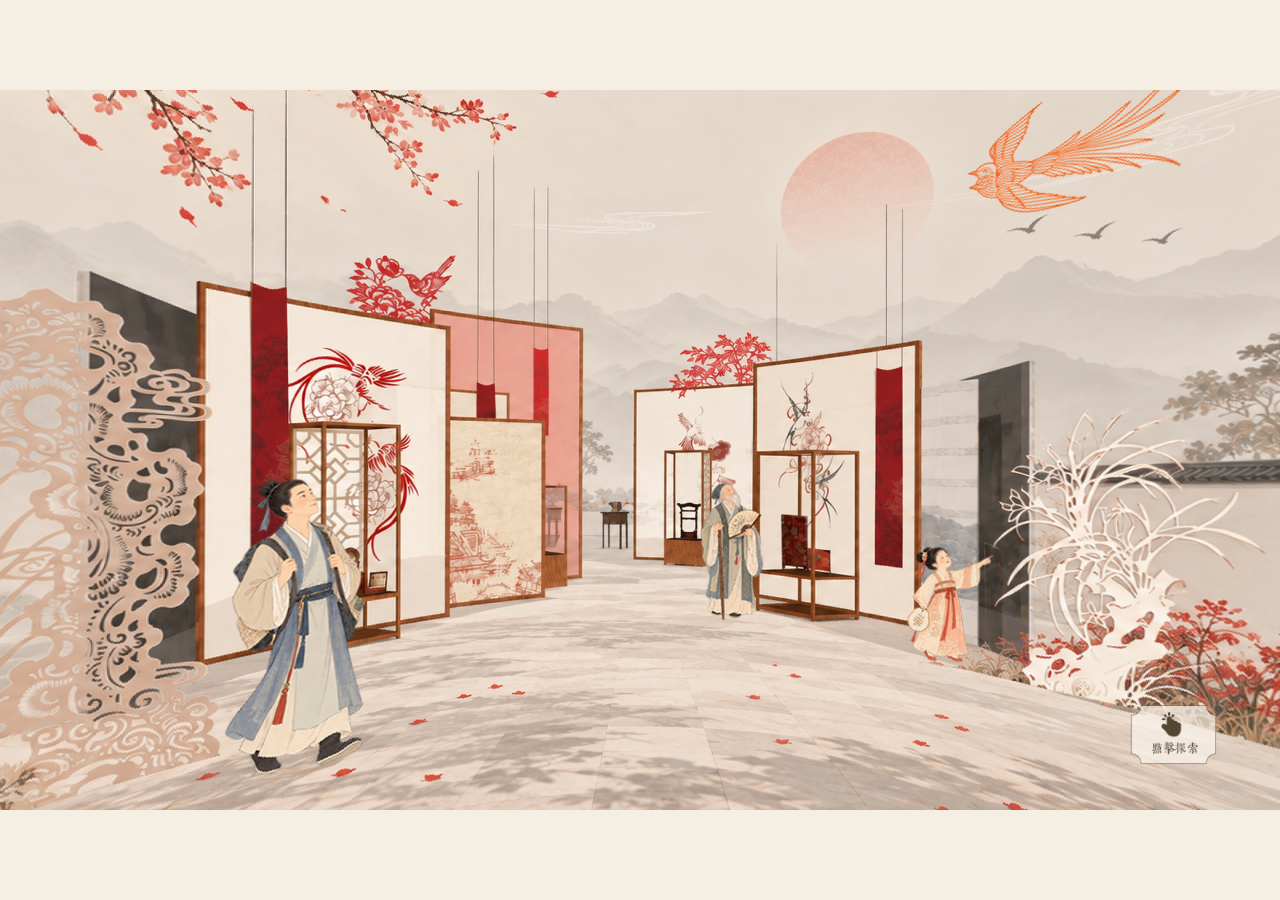
==== index.html @ 4a3300d7 "feat(pages): 发布十里红妆互动展 - 上传三页展陈及其样式、交互脚本和图片资源，作为 GitHub Pages 的发布内容。" ====
<!doctype html>
<html lang="zh-CN">
<head>
  <meta charset="utf-8">
  <meta name="viewport" content="width=device-width, initial-scale=1">
  <title>十里红妆 · 一物一愿</title>
  <link rel="icon" href="assets/images/scroll.png" type="image/png">
  <link rel="stylesheet" href="css/style.css">
  <script type="module" src="js/main.js"></script>
</head>
<body>
  <main class="exhibit" data-mode="cover" aria-label="十里红妆">
    <section class="scene" aria-label="庭院场景">
      <button class="plaque scene__entry" type="button" id="enter-exhibit">
        <img src="assets/images/ppt-explore.png" alt="点击探索">
      </button>

      <header class="scene__heading exploration-only">
        <h1>
          <img src="assets/images/page-1/ppt-heading.png" alt="一物一愿，识物 · 寻意 · 寄情 · 载愿">
        </h1>
      </header>

      <div class="scene__world">
        <img class="scene__background" src="assets/images/page-1/courtyard.jpeg" width="1671" height="941"
             alt="梅花掩映的庭院里，人物沿着屏风与红妆器物布置的展道参观。" draggable="false">
        <canvas class="scene__panorama" aria-hidden="true" hidden></canvas>

        <div class="artifact artifact--chest exploration-only">
          <button class="hotspot" type="button" aria-label="红板箱" aria-expanded="false"
                  aria-controls="chest-wish"></button>
          <div class="wish" id="chest-wish" hidden>
            <div>
              <h2>红板箱<span>｜安藏</span></h2>
              <p>珍藏家物，愿岁岁皆安稳</p>
            </div>
            <button class="wish__open" type="button" aria-label="查看红板箱图鉴" aria-haspopup="dialog"
                    data-title="红板箱图鉴" data-image="assets/images/page-1/red-chest.png">
              <img src="assets/images/scroll.png" alt="">
            </button>
          </div>
        </div>

        <div class="artifact artifact--case exploration-only">
          <button class="hotspot" type="button" aria-label="妆奁" aria-expanded="false"
                  aria-controls="case-wish"></button>
          <div class="wish" id="case-wish" hidden>
            <div>
              <h2>妆奁<span>｜美好</span></h2>
              <p>妆点朝夕，愿日日皆欢喜</p>
            </div>
            <button class="wish__open" type="button" aria-label="查看妆奁图鉴" aria-haspopup="dialog"
                    data-title="妆奁图鉴" data-image="assets/images/page-1/dressing-case.jpeg">
              <img src="assets/images/scroll.png" alt="">
            </button>
          </div>
        </div>
      </div>
    </section>

    <nav class="scene-nav exploration-only" aria-label="参观导航">
      <button class="plaque" type="button" id="return-home">
        <img src="assets/images/ppt-home.png" alt="首页">
      </button>
      <button class="plaque" type="button" id="reset-exploration">
        <img src="assets/images/ppt-explore.png" alt="点击探索">
      </button>
      <a class="plaque" href="page2.html">
        <img src="assets/images/ppt-continue.png" alt="继续参观">
      </a>
      <button class="plaque" type="button" id="toggle-help" aria-controls="help-panel" aria-expanded="true">
        <img src="assets/images/ppt-help-button.png" alt="帮助说明">
      </button>
    </nav>

    <aside class="help-panel exploration-only" id="help-panel" aria-label="交互提示">
      <img src="assets/images/ppt-help-panel.png" alt="">
      <ul class="help-panel__copy" role="list">
        <li>扫描器物，品读寓意</li>
        <li>旋转细看，探寻匠心</li>
        <li>轻触器物，唤醒一愿</li>
      </ul>
    </aside>
  </main>

  <dialog class="atlas" aria-labelledby="atlas-title" id="atlas">
    <header class="atlas__bar">
      <h2 id="atlas-title"></h2>
      <button class="atlas__close" type="button" id="close-atlas" aria-label="关闭图鉴" autofocus>
        <img src="assets/images/close.png" alt="">
      </button>
    </header>
    <div class="atlas__view" id="atlas-view" role="region" aria-label="图鉴画面" tabindex="0">
      <img id="atlas-image" alt="">
    </div>
  </dialog>
</body>
</html>
---- css/style.css ----
:root {
  color-scheme: light;
  --paper: #f5eee3;
  --panel: #fff9ef;
  --ink: #524831;
  --accent: #8e382d;
  --line: #b9a78d;
  --focus: #8e382d;
  --fade: 240ms;
  font-family: "Noto Serif CJK SC", "Songti SC", "STSong", SimSun, serif;
  color: var(--ink);
  background: var(--paper);
}

*, *::before, *::after {
  box-sizing: border-box;
}

[hidden] {
  display: none !important;
}

body {
  display: grid;
  min-height: 100svh;
  margin: 0;
  place-items: center;
}

button {
  color: inherit;
  font: inherit;
  cursor: pointer;
}

button:focus-visible,
a:focus-visible,
[tabindex]:focus-visible {
  outline: 2px solid var(--focus);
  outline-offset: 3px;
}

.exhibit {
  position: relative;
  width: min(100%, calc(100svh * 16 / 9));
}

.exhibit[data-mode="cover"] .exploration-only,
.exhibit[data-mode="explore"] .scene__entry {
  display: none;
}

.scene {
  position: relative;
  overflow: clip;
  aspect-ratio: 16 / 9;
  container-type: inline-size;
}

.scene__world {
  position: absolute;
  inset: 0;
}

.scene__background {
  display: block;
  width: 100%;
  height: 100%;
  object-fit: contain;
  cursor: grab;
  user-select: none;
  touch-action: pan-y pinch-zoom;
}

.scene__panorama {
  position: absolute;
  inset: 0;
  width: 100%;
  height: 100%;
  pointer-events: none;
}

.scene.is-dragging,
.scene.is-dragging .scene__background {
  cursor: grabbing;
}

.plaque {
  display: grid;
  place-items: center;
  min-width: 44px;
  min-height: 44px;
  padding: 0;
  border: 0;
  background: transparent;
}

.plaque:is(a, :enabled):hover img {
  filter: drop-shadow(0 1px 2px rgb(61 49 34 / 35%));
}

.plaque:disabled {
  opacity: .65;
  cursor: default;
}

.plaque img,
.scene__heading img,
.help-panel img {
  display: block;
  width: 100%;
  height: auto;
}

.scene__entry {
  position: absolute;
  z-index: 1;
  right: 4.9%;
  bottom: 6.3%;
  width: max(6.9%, 5.5rem);
}

.scene__heading {
  position: absolute;
  z-index: 1;
  top: 3.2%;
  right: 3%;
  width: 26.6%;
}

.scene__heading h1 {
  margin: 0;
}

.scene-nav {
  position: absolute;
  right: 4.8%;
  bottom: 6.2%;
  display: grid;
  width: 30.9%;
  grid-template-columns: repeat(4, minmax(0, 1fr));
  column-gap: 4.1%;
}

.help-panel {
  position: absolute;
  top: 0;
  left: 0;
  width: 14.6%;
  container-type: inline-size;
}

.help-panel__copy {
  position: absolute;
  inset: 25.9% 28.6% auto 0;
  display: flex;
  flex-direction: row-reverse;
  justify-content: space-around;
  margin: 0;
  padding: 0;
  list-style: none;
  font-family: "FangSong", "STFangsong", "Songti SC", SimSun, serif;
  font-size: 9.8cqw;
  line-height: 1;
}

.help-panel__copy li {
  writing-mode: vertical-rl;
  white-space: nowrap;
}

.artifact {
  position: absolute;
  top: var(--panorama-y, var(--hotspot-y));
  left: var(--panorama-x, var(--hotspot-x));
  transform: translate(-50%, -50%);
}

.artifact.is-offscreen {
  visibility: hidden;
}

.artifact--chest {
  --hotspot-x: 65%;
  --hotspot-y: 63%;
  --hotspot-size: clamp(44px, 5vw, 76px);
}

.artifact--case {
  --hotspot-x: 33%;
  --hotspot-y: 67%;
}

.artifact:has(.hotspot[aria-expanded="true"]) {
  z-index: 1;
}

.hotspot {
  position: relative;
  display: block;
  width: var(--hotspot-size, 44px);
  height: var(--hotspot-size, 44px);
  padding: 0;
  border: 0;
  background: transparent;
}

.hotspot::before {
  position: absolute;
  top: 7px;
  right: 4px;
  width: 15px;
  height: 15px;
  border: 1px solid rgb(82 72 49 / 55%);
  border-radius: 50%;
  background: #fff;
  box-shadow: 0 0 0 3px rgb(255 255 255 / 32%);
  animation: hotspot-float 1.6s ease-in-out infinite;
  pointer-events: none;
  content: "";
}

@keyframes hotspot-float {
  50% {
    transform: translateY(-4px);
    opacity: .5;
  }
}

.hotspot::after,
.catalog-card::after {
  position: absolute;
  visibility: hidden;
  width: 38px;
  height: 38px;
  background: url("../assets/images/catalog-hand.png") center / contain no-repeat;
  pointer-events: none;
  content: "";
}

.hotspot::after {
  right: -13px;
  bottom: -8px;
}

.hotspot:focus-visible::after,
.catalog-card:focus-visible::after {
  visibility: visible;
}

@media (hover: hover) {
  .hotspot:hover::after,
  .catalog-card:hover::after {
    visibility: visible;
  }
}

.wish__open {
  display: grid;
  width: 44px;
  height: 44px;
  padding: 0;
  place-items: center;
  border: 1px solid var(--ink);
  border-radius: 50%;
  background: var(--ink);
  box-shadow: 0 2px 8px rgb(82 72 49 / 22%);
  transition: background-color var(--fade), border-color var(--fade);
}

.wish__open:hover {
  border-color: var(--accent);
  background: var(--accent);
}

.wish__open img {
  width: 24px;
  height: 24px;
  object-fit: contain;
}

.wish {
  position: absolute;
  bottom: calc(100% + .5rem);
  left: 50%;
  display: flex;
  align-items: center;
  gap: .6rem;
  width: max-content;
  padding: .55rem .6rem .55rem .8rem;
  transform: translateX(clamp(
    calc(8px - var(--panorama-x, 50cqw)),
    -50%,
    calc(100cqw - var(--panorama-x, 50cqw) - 100% - 8px)
  ));
  border: 1px solid var(--line);
  border-radius: 8px 2px;
  background: var(--panel);
  box-shadow: 0 4px 16px rgb(82 72 49 / 18%);
  animation: fade-in var(--fade) ease-out;
}

.wish h2 {
  margin: 0 0 .3rem;
  font-size: 1rem;
}

.wish h2 span {
  color: var(--accent);
  font-weight: 400;
}

.wish p {
  margin: 0;
  font-size: .82rem;
}

body:has(.atlas[open]) {
  overflow: hidden;
}

.atlas {
  width: min(calc(100% - 1.5rem), 54rem);
  max-width: none;
  max-height: calc(100dvh - 1.5rem);
  padding: 0;
  border: 1px solid var(--line);
  border-radius: 10px 3px;
  background: var(--panel);
  color: var(--ink);
  box-shadow: 0 10px 45px rgb(45 35 24 / 32%);
}

.atlas[open] {
  animation: fade-in var(--fade) ease-out;
}

.atlas::backdrop {
  background: rgb(61 49 34 / 62%);
}

.atlas__bar {
  display: flex;
  flex-wrap: wrap;
  align-items: center;
  justify-content: space-between;
  gap: .25rem .75rem;
  min-height: 3.25rem;
  padding: .25rem .55rem .25rem .9rem;
  border-bottom: 1px solid var(--line);
}

.atlas__bar h2 {
  margin: 0;
  color: var(--accent);
  font-size: 1rem;
}

.atlas__close {
  display: grid;
  width: 44px;
  min-height: 44px;
  padding: 0;
  border: 0;
  border-radius: 3px;
  background: transparent;
  place-items: center;
}

.atlas__close:hover {
  background: #eee2d2;
}

.atlas__close img {
  width: 20px;
  height: 20px;
}

.atlas__view {
  overflow: auto;
  max-height: min(72dvh, 44rem);
  background: #ede0cc;
}

.atlas__view:focus-visible {
  outline-offset: -3px;
}

.atlas__view img {
  display: block;
  width: auto;
  height: auto;
  max-width: 100%;
  max-height: min(72dvh, 44rem);
  margin-inline: auto;
}

@keyframes fade-in {
  from { opacity: 0; }
}

@media (max-width: 820px) {
  body {
    place-items: start center;
  }

  .exhibit {
    width: 100%;
    margin-block: clamp(1rem, 12svh, 5rem) 1rem;
  }

  .scene-nav {
    position: static;
    grid-template-columns: repeat(4, minmax(0, 5.75rem));
    justify-content: center;
    gap: .6rem;
    width: auto;
    padding: .75rem .75rem 0;
  }

  .help-panel {
    position: relative;
    inset: auto;
    width: 10rem;
    max-width: calc(100% - 1.5rem);
    margin: .75rem auto 0;
  }
}

@media (max-width: 480px) {
  .scene__entry {
    right: 50%;
    bottom: .65rem;
    transform: translateX(50%);
  }

  .scene__heading {
    width: 58%;
  }
}

@media (prefers-reduced-motion: reduce) {
  :root {
    --fade: 0ms;
  }

  .hotspot::before {
    animation: none;
  }
}

.catalog__scene {
  position: relative;
  container-type: inline-size;
}

.catalog__background {
  display: block;
  width: 100%;
  height: auto;
  aspect-ratio: 16 / 9;
}

.catalog .scene__heading {
  top: 2.52%;
  right: 1.52%;
}

.catalog__categories {
  margin: 0;
  padding: 0;
  list-style: none;
}

.catalog__categories > li {
  position: absolute;
  top: var(--category-y);
  left: var(--category-x);
  width: 6.81%;
  height: 27.29%;
}

@media (prefers-reduced-motion: no-preference) {
  .catalog__categories > li {
    animation: catalog-card-enter 720ms ease-out var(--category-delay, 0ms) backwards;
  }

  .catalog__categories > :nth-child(2) { --category-delay: 220ms; }
  .catalog__categories > :nth-child(3) { --category-delay: 440ms; }
  .catalog__categories > :nth-child(4) { --category-delay: 660ms; }
  .catalog__categories > :nth-child(5) { --category-delay: 880ms; }
}

@keyframes catalog-card-enter {
  from {
    visibility: hidden;
    opacity: 0;
    transform: scale(.65);
  }

  to {
    visibility: visible;
    opacity: 1;
    transform: none;
  }
}

.catalog-card {
  position: relative;
  display: block;
  width: 100%;
  height: 100%;
  min-width: 44px;
  min-height: 44px;
  padding: 0;
  border: 0;
  background: transparent;
  color: var(--ink);
  text-align: start;
  cursor: pointer;
}

.catalog-card::before {
  position: absolute;
  inset: 0 0 auto;
  height: 10.9%;
  border: 1px solid var(--line);
  background:
    radial-gradient(circle at 10% 50%, transparent 1px, var(--ink) 1.5px, transparent 2.2px),
    linear-gradient(225deg, #837260 0 7%, rgb(255 253 247 / 90%) 7%);
  clip-path: polygon(0 0, 88% 0, 100% 50%, 100% 100%, 0 100%);
  content: "";
}

.catalog-card__name,
.catalog-card__items {
  position: absolute;
  top: 10.9%;
  display: block;
  margin: 0;
  writing-mode: vertical-rl;
}

.catalog-card__name {
  right: 0;
  display: grid;
  place-items: center;
  width: 31.4%;
  height: 43.5%;
  border: 1px solid #837260;
  background: var(--ink);
  color: var(--panel);
  font-size: max(11px, 1.23cqw);
  font-weight: 400;
  line-height: 1;
}

.catalog-card__items {
  left: 0;
  width: 68.6%;
  height: 89.1%;
  padding: .45cqw .26cqw;
  border: 1px solid var(--line);
  background: rgb(255 253 247 / 90%);
  font-family: "FangSong", "STFangsong", "Songti SC", SimSun, serif;
  font-size: max(9px, 1.03cqw);
  line-height: 1.2;
}

.catalog-card::after {
  z-index: 1;
  right: -.45rem;
  bottom: .35rem;
}

.catalog .scene-nav {
  right: auto;
  bottom: 6.45%;
  left: 5.33%;
}

.procession .catalog-card {
  cursor: default;
}

.procession .catalog-card::after {
  content: none;
}

.procession__bridge {
  position: absolute;
  z-index: 1;
  /* 以 16:9 底图为基准，说明牌移到画面下方时也能对准桥。 */
  top: 33.75cqw;
  left: 62.9%;
  width: clamp(44px, 4.1cqw, 64px);
  height: auto;
  padding: 0;
  border: 0;
  border-radius: 6px;
  background: transparent;
  translate: -50% -50%;
}

.procession__bridge img {
  display: block;
  width: 100%;
  height: auto;
  filter: drop-shadow(0 2px 4px rgb(61 49 34 / 65%));
}

.procession__bridge:is(:hover, :focus-visible) img {
  filter: drop-shadow(0 2px 6px var(--accent));
}

@media (prefers-reduced-motion: no-preference) {
  .procession__bridge img {
    animation: bridge-hand-nudge 900ms ease-in-out 2;
  }
}

@keyframes bridge-hand-nudge {
  50% { transform: translateY(-5px); }
}

.journey-dialog {
  width: min(calc(100% - 1.5rem), max(67.4vw, 740px), 120svh);
  padding: 0 min(2.4vw, 2.25rem) min(2.4vw, 2.25rem);
  overflow: auto;
  overscroll-behavior: contain;
  border-color: var(--ink);
  border-radius: 0;
  background: rgb(255 253 247 / 85%);
  clip-path: polygon(20px 0, 100% 0, 100% 100%, 0 100%, 0 20px);
}

.journey-dialog::backdrop {
  background: rgb(104 95 74 / 40%);
}

.journey__close {
  position: sticky;
  z-index: 2;
  top: 0;
  margin-left: auto;
  background: var(--panel);
}

.journey__step {
  position: relative;
  container-type: inline-size;
  border: 1px solid var(--line);
  background: #f8efe2;
}

.journey__heading,
.journey__selection-heading p {
  position: absolute;
  width: 1px;
  height: 1px;
  margin: 0;
  overflow: hidden;
  clip-path: inset(50%);
  white-space: nowrap;
}

.journey__art,
.journey__route img,
.journey__action img {
  display: block;
  width: 100%;
  height: auto;
}

.journey__routes {
  position: absolute;
  inset: 40.78% 12.32% 7.09% 12.16%;
  display: grid;
  grid-template-columns: repeat(3, minmax(0, 1fr));
  gap: 4.7%;
}

.journey__route,
.journey__action {
  display: grid;
  min-width: 0;
  min-height: 44px;
  padding: 0;
  border: 0;
  border-radius: 6px;
  background: transparent;
  place-items: center;
}

.journey__route img {
  display: none;
}

.journey__route:is(:hover, :focus-visible) {
  box-shadow: inset 0 0 0 2px var(--accent);
}

.journey__route:active {
  background: rgb(142 56 45 / 12%);
}

.journey__selection {
  aspect-ratio: 1859 / 846;
  background: url("../assets/images/page-3/selection.webp") center / 100% 100% no-repeat;
}

.journey__groups {
  position: absolute;
  inset: 25% 10.9% 14.4%;
  display: grid;
  grid-template-rows: repeat(2, minmax(0, 1fr));
  gap: 1.3cqw;
}

.journey__group {
  display: grid;
  grid-template-rows: auto minmax(0, 1fr) 1em;
  gap: .35cqw;
  min-width: 0;
  padding: .3cqw 1.3cqw;
  border: 1px solid #d4b79a;
  border-radius: 12px;
  background: #fcf3e6;
  font-size: clamp(11px, 1.25cqw, 18px);
}

.journey__group-heading {
  display: flex;
  align-items: center;
  justify-content: space-between;
  gap: .5em;
}

.journey__group-heading h3 {
  margin: 0;
  padding: .15em .8em;
  border-radius: 8px;
  background: var(--accent);
  color: #fff9ed;
  font-size: 1.1em;
}

.journey__count {
  flex: none;
  padding: .1em .6em;
  border: 1px solid #d4b79a;
  border-radius: 8px;
  color: var(--accent);
}

.journey__options {
  display: grid;
  grid-template-columns: repeat(8, minmax(0, 1fr));
  gap: .6cqw;
}

.journey__option {
  position: relative;
  display: grid;
  grid-template-rows: minmax(0, 1fr) auto;
  justify-items: center;
  min-width: 0;
  min-height: 44px;
  padding: .25em .2em .12em;
  border: 1px solid #d4b79a;
  border-radius: 7px;
  background: #fff8ed;
  color: #524831;
  line-height: 1.25;
}

.journey__option img {
  display: block;
  width: 100%;
  height: 100%;
  min-height: 0;
  object-fit: contain;
  mix-blend-mode: multiply;
}

.journey__option::after {
  position: absolute;
  top: .25em;
  right: .28em;
  display: grid;
  width: 1.2em;
  aspect-ratio: 1;
  border: 1px solid var(--accent);
  border-radius: 50%;
  background: #fff8ed;
  place-items: center;
  content: "";
}

.journey__option:hover,
.journey__option[aria-pressed="true"] {
  border-color: var(--accent);
  background: #fff0d7;
}

.journey__option[aria-pressed="true"]::after {
  background: var(--accent);
  color: white;
  content: "✓";
}

.journey__message {
  margin: 0;
  color: var(--accent);
  line-height: 1;
}

.journey__action {
  position: absolute;
  translate: -50% -50%;
}

.journey__join {
  top: 91.79%;
  left: 50%;
  width: 25.61%;
}

.journey__start {
  top: 83.22%;
  left: 50.54%;
  width: max(33.44%, min(12.4rem, 75%));
}

.journey__action:disabled {
  cursor: default;
  filter: grayscale(.8);
}

.journey__action:enabled:is(:hover, :focus-visible) {
  filter: brightness(1.08);
}

.journey__action:enabled:active {
  filter: brightness(.82);
}

@media (max-width: 820px), (max-height: 630px) {
  .journey-dialog {
    width: min(calc(100% - 1.5rem), 48rem);
    padding: 0 .65rem .65rem;
  }

  .journey__selection {
    aspect-ratio: auto;
    padding: .75rem;
    background: #f8efe2;
  }

  .journey__selection-heading {
    margin-bottom: .75rem;
    text-align: center;
  }

  .journey__selection-heading :is(h2, p) {
    position: static;
    width: auto;
    height: auto;
    clip-path: none;
    white-space: normal;
  }

  .journey__selection-heading h2 {
    color: var(--accent);
  }

  .journey__selection-heading p {
    margin-top: .25rem;
    font-size: .875rem;
  }

  .journey__groups {
    position: static;
    grid-template-rows: auto;
    gap: .65rem;
  }

  .journey__group {
    grid-template-rows: auto auto 1em;
    gap: .5rem;
    padding: .5rem;
    font-size: .875rem;
  }

  .journey__options {
    grid-template-columns: repeat(4, minmax(0, 1fr));
    gap: .36rem;
  }

  .journey__option {
    min-height: 4.75rem;
    grid-template-rows: minmax(0, 4rem) auto;
  }

  .journey__join {
    position: static;
    width: min(100%, 15rem);
    margin: .75rem auto 0;
    translate: none;
  }
}

@media (max-width: 520px) {
  .journey__departure .journey__art {
    aspect-ratio: 1859 / 345;
    object-fit: cover;
    object-position: top;
  }

  .journey__routes {
    position: static;
    gap: .25rem;
    padding: .25rem;
  }

  .journey__route img {
    display: block;
  }
}

@media (min-width: 821px) {
  .procession .catalog-card__items {
    font-size: 1cqw;
  }
}

.catalog-atlas {
  width: min(calc(100% - 1.5rem), 67.45vw, 120svh);
}

.catalog-atlas::backdrop {
  background: rgb(104 95 74 / 40%);
}

.catalog-atlas__artwork {
  position: relative;
}

.catalog-atlas__picture img {
  width: 100%;
  max-height: none;
}

.catalog-atlas__item {
  min-width: 44px;
  min-height: 44px;
  border-radius: 4px;
}

@media (width > 820px) {
  .catalog-atlas__item {
    position: absolute;
    left: 23.25%;
    width: 11.55%;
    padding: 0;
    border: 0;
    background: transparent;
  }

  .catalog-atlas__item--case {
    top: 27.35%;
    height: 28.5%;
  }

  .catalog-atlas__item--mirror {
    top: 57.4%;
    height: 31%;
  }

  .catalog-atlas__item:hover {
    box-shadow: inset 0 0 0 2px var(--accent);
  }

  .catalog-atlas__item span {
    position: absolute;
    width: 1px;
    height: 1px;
    overflow: hidden;
    clip-path: inset(50%);
    white-space: nowrap;
  }
}

@media (max-width: 820px) {
  .catalog[data-mode="explore"],
  .procession[data-mode="explore"] {
    margin-top: 1rem;
  }

  .catalog__scene .scene__heading {
    top: .65rem;
    right: .65rem;
    width: min(58%, 15rem);
  }

  .catalog__categories {
    display: grid;
    grid-template-columns: repeat(3, minmax(0, 1fr));
    gap: .5rem;
    padding: .65rem .65rem 0;
  }

  .procession .catalog__categories {
    grid-template-columns: repeat(2, minmax(0, 1fr));
  }

  .catalog__categories > li {
    position: static;
    width: auto;
    height: auto;
  }

  .catalog-card {
    display: flex;
    flex-direction: column;
    border: 1px solid var(--line);
    border-radius: 4px 2px;
    background: var(--panel);
  }

  .catalog-card::before {
    content: none;
  }

  .catalog-card::after {
    right: .2rem;
    bottom: .2rem;
  }

  .catalog-card__name,
  .catalog-card__items {
    position: static;
    width: auto;
    height: auto;
    border: 0;
    writing-mode: horizontal-tb;
  }

  .catalog-card__name {
    display: block;
    padding: .38rem .3rem;
    font-size: .875rem;
    text-align: center;
  }

  .catalog-card__items {
    padding: .38rem .35rem;
    background: transparent;
    font-size: .78rem;
    line-height: 1.4;
  }

  .catalog-atlas {
    width: min(calc(100% - 1.5rem), 38rem);
  }

  .catalog-atlas .atlas__view {
    container-type: inline-size;
  }

  .catalog-atlas__items {
    position: sticky;
    z-index: 1;
    top: 0;
    left: 0;
    display: flex;
    gap: .45rem;
    width: 100cqw;
    padding: .45rem .55rem;
    background: var(--panel);
  }

  .catalog-atlas__item {
    padding: 0 .9rem;
    border: 1px solid var(--line);
    background: var(--panel);
  }

  .catalog-atlas__item[aria-pressed="true"] {
    border-color: var(--accent);
    background: var(--accent);
    color: var(--panel);
  }

  .catalog-atlas__picture {
    overflow: hidden;
  }

  .catalog-atlas__picture img {
    /* 窄屏优先展示原稿右侧详情栏。 */
    width: 242%;
    max-width: none;
    margin-left: -142%;
  }
}

@media (max-width: 480px) {
  .procession .scene__entry {
    right: 4.9%;
    bottom: 6.3%;
    transform: none;
  }

  .procession .catalog__categories {
    grid-template-columns: minmax(0, 1fr);
  }
}
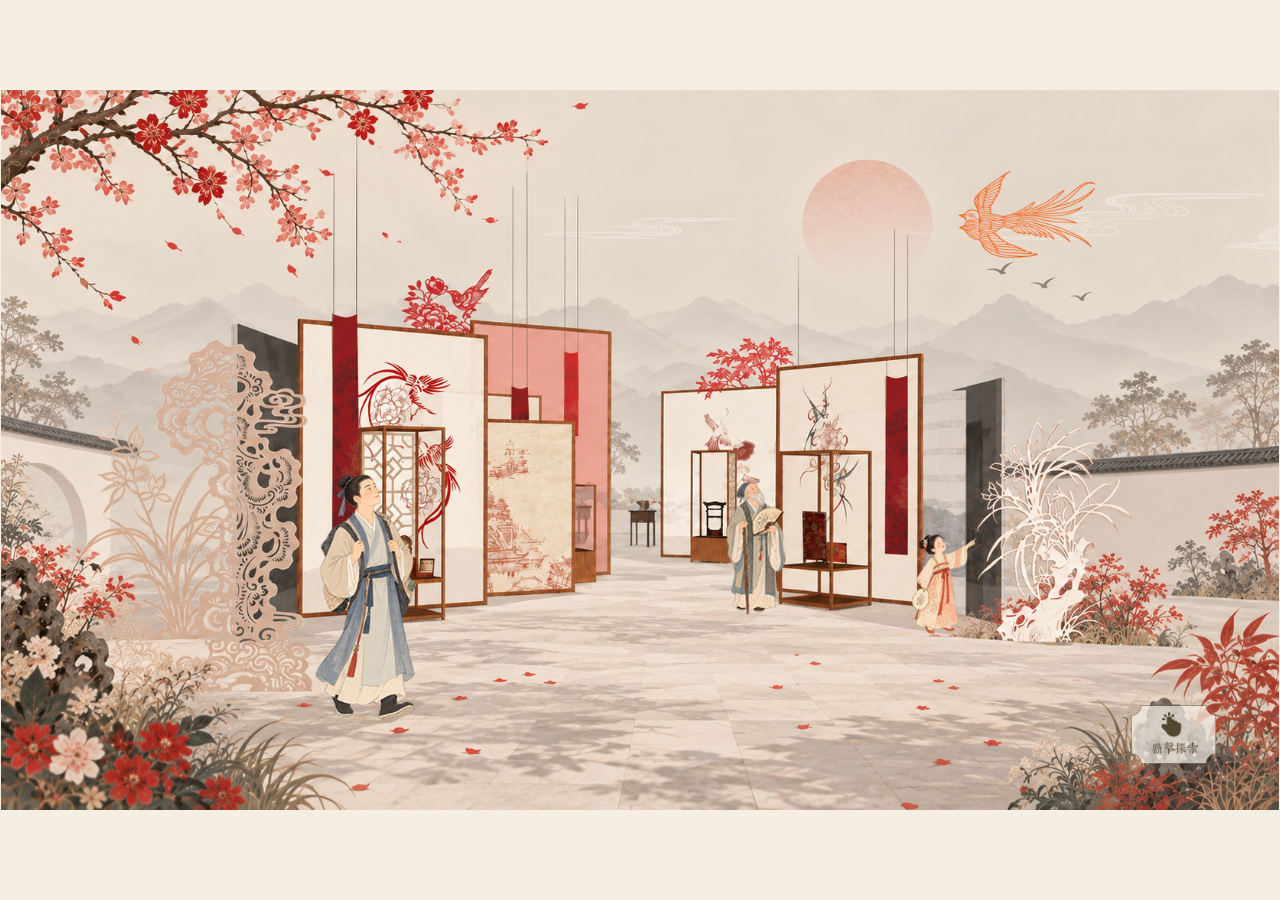
==== commit d5393444: "feat(pages): 发布展厅全景慢转和器物布置体验 - 为五个展厅更新全景慢转及操作后的恢复行为，并更新标题图资源。  - 将第四页布置弹窗更新为器物选择与场景布置体验，同步相关素材和帮助内容。" ====
--- a/index.html
+++ b/index.html
@@ -5,8 +5,8 @@
   <meta name="viewport" content="width=device-width, initial-scale=1">
   <title>十里红妆 · 一物一愿</title>
   <link rel="icon" href="assets/images/scroll.png" type="image/png">
-  <link rel="stylesheet" href="css/style.css">
-  <script type="module" src="js/main.js"></script>
+  <link rel="stylesheet" href="css/style.css?v=exhibit-panorama">
+  <script type="module" src="js/main.js?v=exhibit-panorama-2"></script>
 </head>
 <body>
   <main class="exhibit" data-mode="cover" aria-label="十里红妆">
@@ -17,7 +17,8 @@
 
       <header class="scene__heading exploration-only">
         <h1>
-          <img src="assets/images/page-1/ppt-heading.png" alt="一物一愿，识物 · 寻意 · 寄情 · 载愿">
+          <img src="assets/images/page-1/ppt-heading.png?v=ppt-slide2" width="759" height="96"
+               alt="一物一愿，识物 · 寻意 · 寄情 · 载愿">
         </h1>
       </header>
 
--- a/css/style.css
+++ b/css/style.css
@@ -67,8 +67,11 @@
   width: 100%;
   height: 100%;
   object-fit: contain;
+  user-select: none;
+}
+
+.exhibit[data-mode="explore"] .scene__background {
   cursor: grab;
-  user-select: none;
   touch-action: pan-y pinch-zoom;
 }
 
@@ -81,7 +84,7 @@
 }
 
 .scene.is-dragging,
-.scene.is-dragging .scene__background {
+.exhibit[data-mode="explore"] .scene.is-dragging .scene__background {
   cursor: grabbing;
 }
 
@@ -130,6 +133,12 @@
 
 .scene__heading h1 {
   margin: 0;
+}
+
+.scene > .scene__heading {
+  top: 3.416667%;
+  right: 3.104167%;
+  width: 26.348958%;
 }
 
 .scene-nav {
@@ -454,6 +463,10 @@
   container-type: inline-size;
 }
 
+.catalog__backdrop {
+  position: relative;
+}
+
 .catalog__background {
   display: block;
   width: 100%;
@@ -461,9 +474,13 @@
   aspect-ratio: 16 / 9;
 }
 
+.catalog__scene > .scene__heading {
+  width: 26.348958%;
+}
+
 .catalog .scene__heading {
-  top: 2.52%;
-  right: 1.52%;
+  top: 1.416667cqw;
+  right: 1.520833%;
 }
 
 .catalog__categories {
@@ -567,6 +584,11 @@
   line-height: 1.2;
 }
 
+.catalog .catalog-card__items {
+  font-size: 1.24cqw;
+  line-height: 1.05;
+}
+
 .catalog-card::after {
   z-index: 1;
   right: -.45rem;
@@ -579,26 +601,34 @@
   left: 5.33%;
 }
 
-.procession .catalog-card {
+:is(.procession, .homemaking, .wishes) div.catalog-card {
   cursor: default;
 }
 
-.procession .catalog-card::after {
+:is(.procession, .homemaking, .wishes) .catalog-card::after {
   content: none;
 }
 
 .procession__bridge {
-  position: absolute;
-  z-index: 1;
   /* 以 16:9 底图为基准，说明牌移到画面下方时也能对准桥。 */
   top: 33.75cqw;
   left: 62.9%;
-  width: clamp(44px, 4.1cqw, 64px);
-  height: auto;
   padding: 0;
   border: 0;
   border-radius: 6px;
   background: transparent;
+}
+
+.catalog-card__hand {
+  top: 100%;
+  left: 100%;
+}
+
+:is(.procession__bridge, .catalog-card__hand) {
+  position: absolute;
+  z-index: 1;
+  width: clamp(44px, 4.1cqw, 64px);
+  height: auto;
   translate: -50% -50%;
 }
 
@@ -606,15 +636,19 @@
   display: block;
   width: 100%;
   height: auto;
+}
+
+:is(.procession__bridge img, .catalog-card__hand) {
   filter: drop-shadow(0 2px 4px rgb(61 49 34 / 65%));
 }
 
-.procession__bridge:is(:hover, :focus-visible) img {
+.procession__bridge:is(:hover, :focus-visible) img,
+.catalog-card:is(:hover, :focus-visible) .catalog-card__hand {
   filter: drop-shadow(0 2px 6px var(--accent));
 }
 
 @media (prefers-reduced-motion: no-preference) {
-  .procession__bridge img {
+  :is(.procession__bridge img, .catalog-card__hand) {
     animation: bridge-hand-nudge 900ms ease-in-out 2;
   }
 }
@@ -624,8 +658,9 @@
 }
 
 .journey-dialog {
+  --journey-padding: min(2.4vw, 2.25rem);
   width: min(calc(100% - 1.5rem), max(67.4vw, 740px), 120svh);
-  padding: 0 min(2.4vw, 2.25rem) min(2.4vw, 2.25rem);
+  padding: 0 var(--journey-padding) var(--journey-padding);
   overflow: auto;
   overscroll-behavior: contain;
   border-color: var(--ink);
@@ -638,12 +673,268 @@
   background: rgb(104 95 74 / 40%);
 }
 
-.journey__close {
+.journey__toolbar {
   position: sticky;
   z-index: 2;
   top: 0;
-  margin-left: auto;
+  display: flex;
+  justify-content: flex-end;
+  margin-inline: calc(0px - var(--journey-padding));
+}
+
+.journey__close {
   background: var(--panel);
+}
+
+.procession .scene__heading {
+  top: 1.921875cqw;
+  right: 3.104167%;
+}
+
+.homemaking .scene__heading {
+  top: 2.307292cqw;
+  right: auto;
+  left: 3.213542%;
+}
+
+.homemaking .help-panel__copy {
+  inset: 23.1% auto auto 30.8%;
+  flex-direction: row;
+  justify-content: flex-start;
+  gap: 10.4cqw;
+}
+
+.wishes .scene__heading {
+  top: 2.307292cqw;
+  right: 3.479167%;
+}
+
+@media (min-width: 821px) {
+  .homemaking .help-panel {
+    right: 0;
+    left: auto;
+  }
+
+  .wishes .scene-nav {
+    right: auto;
+    left: 5.33%;
+  }
+}
+
+.homemaking-dialog {
+  width: min(calc(100% - 1.5rem), 92vw, 164svh);
+}
+
+.placement {
+  position: relative;
+  container-type: inline-size;
+  background: #f8efe5 url("../assets/images/page-4/placement-paper.webp");
+  color: #623b25;
+}
+
+.placement__heading,
+.placement__scene > img,
+.placement__palette-heading {
+  display: block;
+  width: 100%;
+  height: auto;
+}
+
+.placement__body {
+  display: grid;
+  grid-template-columns: 1205fr 654fr;
+  align-items: stretch;
+}
+
+.placement__scene {
+  position: relative;
+  min-width: 0;
+}
+
+.placement__stage {
+  position: absolute;
+  inset: .42% .58% 6.18% 25.81%;
+  overflow: hidden;
+  border-radius: 14px;
+}
+
+.placement__stage.is-drop-target {
+  outline: 2px dashed #a9402b;
+  outline-offset: -4px;
+  background: rgb(255 249 239 / 12%);
+}
+
+.placement__palette {
+  display: flex;
+  flex-direction: column;
+  gap: .8cqw;
+  min-width: 0;
+  margin: .25% 6% 6.18% .5%;
+  padding: 2.5%;
+  border: 1px solid #d6ad99;
+  border-radius: 16px;
+}
+
+.placement__categories {
+  display: grid;
+  grid-template-columns: repeat(4, minmax(0, 1fr));
+  gap: .35cqw;
+  min-width: 0;
+  margin: 0;
+  padding: 0;
+  border: 0;
+}
+
+.placement__categories label {
+  position: relative;
+  min-width: 0;
+  cursor: pointer;
+}
+
+.placement__categories input {
+  position: absolute;
+  z-index: 1;
+  inset: 0;
+  width: 100%;
+  height: 100%;
+  margin: 0;
+  opacity: 0;
+  cursor: pointer;
+}
+
+.placement__categories span {
+  display: flex;
+  align-items: center;
+  justify-content: center;
+  gap: .3cqw;
+  min-height: 44px;
+  border: 1px solid #d9b29d;
+  border-radius: 5px;
+  font-size: clamp(12px, 1.2cqw, 20px);
+  white-space: nowrap;
+}
+
+.placement__categories img {
+  width: clamp(14px, 1.5cqw, 28px);
+  height: 22px;
+  object-fit: contain;
+}
+
+.placement__categories input:checked + span {
+  border-color: #a9402b;
+  background: #ac4a32;
+  color: #fff9ef;
+}
+
+.placement__categories input:checked + span img {
+  filter: brightness(0) invert(1);
+}
+
+.placement__categories input:focus-visible + span {
+  outline: 2px solid var(--focus);
+  outline-offset: 2px;
+}
+
+.placement__content {
+  display: flex;
+  flex: 1;
+  flex-direction: column;
+  gap: .7cqw;
+  min-height: 0;
+  padding: 1.2cqw .65cqw;
+  border: 1px solid #d9b29d;
+  border-radius: 12px;
+}
+
+.placement__subtitle {
+  margin: 0;
+  color: #a9402b;
+  font-size: clamp(14px, 1.4cqw, 24px);
+  font-weight: 400;
+  text-align: center;
+}
+
+.placement__items {
+  display: grid;
+  flex: 1;
+  grid-template-columns: 44fr 32fr 24fr;
+  grid-template-rows: minmax(0, 1fr);
+  align-items: end;
+  min-height: 0;
+}
+
+.placement__furniture {
+  display: flex;
+  flex-direction: column;
+  align-items: center;
+  justify-content: flex-end;
+  gap: .5em;
+  min-width: 0;
+  min-height: 44px;
+  height: 100%;
+  padding: .25cqw;
+  border: 0;
+  border-radius: 4px;
+  background: transparent;
+  font-size: clamp(11px, 1.075cqw, 20px);
+  white-space: nowrap;
+  cursor: grab;
+}
+
+.placement__furniture img {
+  display: block;
+  min-height: 0;
+  max-width: 100%;
+  height: auto;
+  max-height: 18cqw;
+  object-fit: contain;
+}
+
+.placement__furniture:hover {
+  background: rgb(255 249 239 / 55%);
+}
+
+.placement__hint {
+  margin: 0;
+  font-size: clamp(11px, .85cqw, 14px);
+  line-height: 1.5;
+  text-align: center;
+}
+
+.placement__placed {
+  position: absolute;
+  width: var(--furniture-width);
+  padding: 0;
+  border: 0;
+  border-radius: 4px;
+  background: transparent;
+  cursor: grab;
+  translate: -50% -50%;
+}
+
+.placement__placed img {
+  display: block;
+  width: 100%;
+  height: auto;
+}
+
+.placement__furniture,
+.placement__placed {
+  touch-action: none;
+  user-select: none;
+}
+
+.placement .is-drag-source {
+  opacity: .4;
+}
+
+.placement__drag {
+  position: absolute;
+  z-index: 3;
+  height: auto;
+  pointer-events: none;
+  translate: -50% -50%;
+  filter: drop-shadow(0 3px 5px rgb(82 43 24 / 25%));
 }
 
 .journey__step {
@@ -847,8 +1138,8 @@
 
 @media (max-width: 820px), (max-height: 630px) {
   .journey-dialog {
+    --journey-padding: .65rem;
     width: min(calc(100% - 1.5rem), 48rem);
-    padding: 0 .65rem .65rem;
   }
 
   .journey__selection {
@@ -935,72 +1226,192 @@
 }
 
 .catalog-atlas {
-  width: min(calc(100% - 1.5rem), 67.45vw, 120svh);
+  width: min(calc(100% - 1.5rem), max(80vw, 46rem), 145svh, 80rem);
 }
 
 .catalog-atlas::backdrop {
   background: rgb(104 95 74 / 40%);
 }
 
-.catalog-atlas__artwork {
+.catalog-atlas__stage {
+  --carousel-center: 57%;
+  /* iPad 上收拢外侧卡位，为右箭头保留 44px 点击区。 */
+  --carousel-outer-step: min(32.5cqw, calc(36.9cqw - 44px));
+  --carousel-step: min(17.9cqw, calc(var(--carousel-outer-step) - 13.35cqw));
   position: relative;
-}
-
-.catalog-atlas__picture img {
+  container-type: inline-size;
+  aspect-ratio: 1860 / 846;
+  overflow: clip;
+  background: var(--panel) url("../assets/images/page-2/dressing-tools.webp") center / 100% 100% no-repeat;
+}
+
+.catalog-atlas__stage::before {
+  /* 保留参考图外围插画，用可操作的信息卡覆盖原图卡片区。 */
+  position: absolute;
+  inset: 14% 10% 12% 17.5%;
+  border-radius: 8%;
+  background: linear-gradient(#f4eade, #efe2d6);
+  box-shadow: 0 0 2cqw 1.3cqw #f2e7db;
+  content: "";
+}
+
+.catalog-atlas__cards {
+  position: absolute;
+  inset: 0;
+  isolation: isolate;
+  clip-path: inset(0 4.5% 0 14.8%);
+  touch-action: pan-y pinch-zoom;
+  user-select: none;
+}
+
+.catalog-atlas__card {
+  position: absolute;
+  top: 50%;
+  left: var(--carousel-center);
+  width: 17.1cqw;
+  min-width: 44px;
+  aspect-ratio: 810 / 1320;
+  overflow: clip;
+  padding: 0;
+  border: 0;
+  border-radius: 8%;
+  background: transparent;
+  translate: calc(-50% + var(--card-position, 0px)) -50%;
+  scale: var(--card-scale, 1.08);
+  transform: perspective(58cqw) rotateY(var(--card-angle, 0deg));
+  transition: translate var(--fade) ease-out, scale var(--fade) ease-out, transform var(--fade) ease-out;
+  cursor: grab;
+}
+
+.catalog-atlas__card:is([data-slot="-1"], [data-slot="1"]) {
+  --card-scale: .86;
+}
+
+.catalog-atlas__card:is([data-slot="-2"], [data-slot="2"]) {
+  --card-scale: .70;
+}
+
+.catalog-atlas__card[data-slot="-2"] {
+  --card-position: calc(-1 * var(--carousel-outer-step));
+  --card-angle: -28deg;
+}
+
+.catalog-atlas__card[data-slot="-1"] {
+  --card-position: calc(-1 * var(--carousel-step));
+  --card-angle: -17deg;
+}
+
+.catalog-atlas__card[data-slot="1"] {
+  --card-position: var(--carousel-step);
+  --card-angle: 17deg;
+}
+
+.catalog-atlas__card[data-slot="2"] {
+  --card-position: var(--carousel-outer-step);
+  --card-angle: 28deg;
+}
+
+.catalog-atlas__card[data-slot^="-"] {
+  --card-entry: -5cqw;
+}
+
+.catalog-atlas__card.is-wrapping {
+  transition: none;
+  animation: catalog-card-reappear var(--fade) ease-out;
+}
+
+.catalog-atlas__cards.is-dragging,
+.catalog-atlas__cards.is-dragging .catalog-atlas__card {
+  cursor: grabbing;
+}
+
+@keyframes catalog-card-reappear {
+  from {
+    translate: calc(-50% + var(--card-position, 0px) + var(--card-entry, 5cqw)) -50%;
+  }
+
+  0%, 55% {
+    opacity: 0;
+    visibility: hidden;
+  }
+
+  to {
+    opacity: 1;
+    visibility: visible;
+  }
+}
+
+.catalog-atlas__card img {
+  display: block;
   width: 100%;
-  max-height: none;
-}
-
-.catalog-atlas__item {
-  min-width: 44px;
-  min-height: 44px;
-  border-radius: 4px;
-}
-
-@media (width > 820px) {
-  .catalog-atlas__item {
-    position: absolute;
-    left: 23.25%;
-    width: 11.55%;
-    padding: 0;
-    border: 0;
-    background: transparent;
-  }
-
-  .catalog-atlas__item--case {
-    top: 27.35%;
-    height: 28.5%;
-  }
-
-  .catalog-atlas__item--mirror {
-    top: 57.4%;
-    height: 31%;
-  }
-
-  .catalog-atlas__item:hover {
-    box-shadow: inset 0 0 0 2px var(--accent);
-  }
-
-  .catalog-atlas__item span {
-    position: absolute;
-    width: 1px;
-    height: 1px;
-    overflow: hidden;
-    clip-path: inset(50%);
-    white-space: nowrap;
-  }
+  height: 100%;
+  /* 将各张原图的可见边框对齐到统一卡片尺寸。 */
+  transform: var(--card-art-frame);
+  transform-origin: top left;
+  pointer-events: none;
+}
+
+.catalog-atlas__arrow {
+  position: absolute;
+  z-index: 1;
+  top: 50%;
+  display: grid;
+  width: 44px;
+  height: 44px;
+  padding: 0;
+  border: 0;
+  border-radius: 50%;
+  background: transparent;
+  color: var(--accent);
+  place-items: center;
+  translate: 0 -50%;
+}
+
+.catalog-atlas__arrow::before,
+.catalog-atlas__arrow::after {
+  grid-area: 1 / 1;
+  pointer-events: none;
+  content: "";
+}
+
+.catalog-atlas__arrow::before {
+  width: 30px;
+  height: 30px;
+  border: 1px solid var(--line);
+  border-radius: 50%;
+  background: var(--panel);
+}
+
+.catalog-atlas__arrow::after {
+  width: 9px;
+  height: 13px;
+  background: currentColor;
+  clip-path: polygon(0 12%, 24% 0, 100% 50%, 24% 100%, 0 88%, 64% 50%);
+}
+
+.catalog-atlas__arrow:hover::before {
+  background: #f1e1ce;
+}
+
+.catalog-atlas__arrow--previous {
+  left: 17.35%;
+  translate: -50% -50%;
+}
+
+.catalog-atlas__arrow--previous::after {
+  scale: -1 1;
+}
+
+.catalog-atlas__arrow--next {
+  right: max(.25rem, .65%);
 }
 
 @media (max-width: 820px) {
   .catalog[data-mode="explore"],
-  .procession[data-mode="explore"] {
+  .procession[data-mode="explore"],
+  .homemaking[data-mode="explore"],
+  .wishes[data-mode="explore"] {
     margin-top: 1rem;
-  }
-
-  .catalog__scene .scene__heading {
-    top: .65rem;
-    right: .65rem;
-    width: min(58%, 15rem);
   }
 
   .catalog__categories {
@@ -1010,7 +1421,7 @@
     padding: .65rem .65rem 0;
   }
 
-  .procession .catalog__categories {
+  :is(.procession, .homemaking, .wishes) .catalog__categories {
     grid-template-columns: repeat(2, minmax(0, 1fr));
   }
 
@@ -1018,6 +1429,19 @@
     position: static;
     width: auto;
     height: auto;
+  }
+
+  :is(.homemaking, .wishes) .catalog__categories > :last-child {
+    display: grid;
+    grid-template-columns: minmax(0, 1fr) 44px;
+    align-items: center;
+    gap: .3rem;
+  }
+
+  .catalog-card__hand {
+    top: 50%;
+    left: calc(100% + .3rem);
+    translate: 0 -50%;
   }
 
   .catalog-card {
@@ -1060,52 +1484,14 @@
     line-height: 1.4;
   }
 
-  .catalog-atlas {
-    width: min(calc(100% - 1.5rem), 38rem);
-  }
-
-  .catalog-atlas .atlas__view {
-    container-type: inline-size;
-  }
-
-  .catalog-atlas__items {
-    position: sticky;
-    z-index: 1;
-    top: 0;
-    left: 0;
-    display: flex;
-    gap: .45rem;
-    width: 100cqw;
-    padding: .45rem .55rem;
-    background: var(--panel);
-  }
-
-  .catalog-atlas__item {
-    padding: 0 .9rem;
-    border: 1px solid var(--line);
-    background: var(--panel);
-  }
-
-  .catalog-atlas__item[aria-pressed="true"] {
-    border-color: var(--accent);
-    background: var(--accent);
-    color: var(--panel);
-  }
-
-  .catalog-atlas__picture {
-    overflow: hidden;
-  }
-
-  .catalog-atlas__picture img {
-    /* 窄屏优先展示原稿右侧详情栏。 */
-    width: 242%;
-    max-width: none;
-    margin-left: -142%;
+  .catalog .catalog-card__items {
+    font-size: 1rem;
+    line-height: 1.4;
   }
 }
 
 @media (max-width: 480px) {
-  .procession .scene__entry {
+  :is(.procession, .wishes) .scene__entry {
     right: 4.9%;
     bottom: 6.3%;
     transform: none;
@@ -1115,3 +1501,444 @@
     grid-template-columns: minmax(0, 1fr);
   }
 }
+
+.wish-dialog {
+  --wish-ink: #5b2e1c;
+  --wish-red: #a32816;
+  --wish-line: #ddaf80;
+}
+
+.wish-workflow {
+  container-type: inline-size;
+  border: 1px solid var(--line);
+  background: #fbf1e6;
+  color: var(--wish-ink);
+}
+
+.wish-workflow__header > img,
+.wish-home-preview img,
+.wish-finale > img {
+  display: block;
+  width: 100%;
+  height: auto;
+}
+
+.wish-progress {
+  display: grid;
+  grid-template-columns: repeat(4, minmax(0, 1fr));
+  justify-items: center;
+  gap: 7%;
+  margin: 0;
+  padding: .45% 12% 1.2%;
+  background: url("../assets/images/page-5/workflow-progress.webp") center / 100% 100% no-repeat;
+  list-style: none;
+}
+
+.wish-progress li {
+  position: relative;
+  display: flex;
+  align-items: center;
+  justify-content: center;
+  gap: .4em;
+  width: 100%;
+  padding: .16em 0;
+  border: 1px solid #e1bda1;
+  border-radius: 1.5em;
+  background: #f9ead9;
+  font-size: clamp(.66rem, 1.6cqw, 1.05rem);
+  font-weight: 700;
+  line-height: 1.35;
+  white-space: nowrap;
+}
+
+.wish-progress li + li::before {
+  position: absolute;
+  right: calc(100% + 1.45cqw);
+  color: var(--wish-red);
+  content: "→";
+}
+
+.wish-progress li[aria-current="step"] {
+  border-color: #d18456;
+  outline: 1px solid var(--wish-red);
+  background: linear-gradient(#bb452d, #9c2817);
+  color: #fff7eb;
+}
+
+.wish-progress span {
+  display: inline-grid;
+  width: 1.65em;
+  aspect-ratio: 1;
+  place-items: center;
+  border: 1px solid #d49c70;
+  border-radius: 50%;
+  background: #fff3e2;
+  color: var(--wish-red);
+}
+
+.wish-step {
+  display: grid;
+  min-block-size: clamp(22.75rem, 44cqw, 26rem);
+  gap: .65rem;
+  padding: .45rem 3.4% clamp(1.25rem, 3.5cqw, 2.1rem);
+  background: url("../assets/images/page-5/workflow-paper.webp") center / 100% 100% no-repeat;
+}
+
+.wish-step--wishes {
+  grid-template-rows: 1fr auto;
+  padding-inline: 8%;
+}
+
+.wish-step__options,
+.wish-step__actions,
+.wish-step--artifacts,
+.wish-step--home,
+.wish-home-preview__basis {
+  display: grid;
+  align-items: stretch;
+  gap: clamp(.4rem, 2cqw, 1rem);
+}
+
+.wish-step__options {
+  grid-template-columns: minmax(0, 1.15fr) minmax(0, 1fr);
+}
+
+.wish-step__actions {
+  grid-template-columns: minmax(0, 369fr) minmax(0, 463fr);
+  align-items: center;
+  width: min(56%, 27rem);
+  margin-inline: auto;
+}
+
+.wish-options,
+.wish-artifacts {
+  display: grid;
+  min-inline-size: 0;
+  gap: .2rem;
+  margin: 0;
+  padding: 0;
+  border: 0;
+}
+
+.wish-option {
+  display: grid;
+  grid-template-columns: auto max-content minmax(0, 1fr) auto;
+  align-items: center;
+  gap: clamp(.25rem, 1.25cqw, 1rem);
+  min-height: 44px;
+  padding: .2rem clamp(.35rem, 1.5cqw, 1rem);
+  border: 1px solid #e9c8a5;
+  border-radius: .65rem .35rem;
+  background: rgb(255 247 231 / 86%);
+  cursor: pointer;
+}
+
+.wish-option:has(input:checked),
+.wish-artifact:has(input:checked) {
+  border-color: var(--wish-red);
+  background: #f9dcc2;
+}
+
+.wish-option:has(input:focus-visible),
+.wish-artifact:has(input:focus-visible) {
+  outline: 2px solid var(--focus);
+  outline-offset: 2px;
+}
+
+.wish-option img {
+  display: block;
+  width: clamp(1.6rem, 3.2cqw, 2.25rem);
+  height: auto;
+}
+
+.wish-option__name {
+  color: var(--wish-red);
+  font-size: clamp(.95rem, 2.1cqw, 1.35rem);
+  font-weight: 700;
+}
+
+.wish-option__caption {
+  font-size: clamp(.68rem, 1.5cqw, .9rem);
+  line-height: 1.25;
+}
+
+.wish-option input,
+.wish-artifact input {
+  width: 1.1rem;
+  height: 1.1rem;
+  margin: 0;
+  accent-color: var(--wish-red);
+  cursor: inherit;
+}
+
+.wish-preview {
+  display: grid;
+  align-content: center;
+  justify-items: center;
+  min-width: 0;
+  padding: .65rem clamp(.55rem, 2.3cqw, 1.5rem);
+  border-radius: .8rem;
+  background: #fbf0df url("../assets/images/page-5/wish-preview.webp") center / 100% 100% no-repeat;
+  text-align: center;
+}
+
+.wish-preview img {
+  width: clamp(2.4rem, 4.8cqw, 3.4rem);
+  height: auto;
+}
+
+.wish-preview h3 {
+  width: 100%;
+  margin: .2rem 0 0;
+  padding-bottom: .45rem;
+  border-bottom: 1px solid var(--wish-line);
+  color: var(--wish-red);
+  font-size: clamp(1.4rem, 3.4cqw, 2.15rem);
+}
+
+.wish-preview p {
+  min-height: 3lh;
+  margin: .6rem 0 0;
+  font-size: clamp(.85rem, 1.8cqw, 1rem);
+  line-height: 1.6;
+}
+
+.wish-action {
+  display: grid;
+  align-self: center;
+  width: 100%;
+  min-width: 0;
+  min-height: 44px;
+  place-items: center;
+  padding: 0;
+  border: 0;
+  background: transparent;
+}
+
+.wish-action img {
+  display: block;
+  width: 100%;
+  height: auto;
+  border-radius: .45rem;
+}
+
+.wish-action:hover img {
+  filter: brightness(1.06);
+}
+
+.wish-step--artifacts {
+  grid-template-columns: minmax(0, 1.65fr) minmax(0, 1fr);
+}
+
+.wish-step--home {
+  grid-template-columns: minmax(0, 1fr) minmax(0, 1.7fr);
+}
+
+.wish-step__panel {
+  display: grid;
+  grid-template-rows: auto 1fr;
+  min-width: 0;
+  gap: .55rem;
+  padding: clamp(.45rem, 1.4cqw, .8rem);
+  border: 1px solid #e9c8a5;
+  border-radius: .55rem;
+  background: rgb(255 247 236 / 49%);
+}
+
+.wish-step__title {
+  display: flex;
+  align-items: center;
+  gap: .5rem;
+}
+
+.wish-step__title h2,
+.wish-basket h3 {
+  margin: 0;
+  color: var(--wish-red);
+  font-size: clamp(1rem, 2.5cqw, 1.55rem);
+  white-space: nowrap;
+}
+
+.wish-step__title h2 span {
+  display: inline-grid;
+  place-items: center;
+  width: 1.65em;
+  aspect-ratio: 1;
+  border-radius: 50%;
+  background: var(--wish-red);
+  color: #fff7eb;
+}
+
+.wish-step__title p {
+  margin: 0;
+  padding-left: .5rem;
+  border-left: 1px solid var(--wish-red);
+  font-size: clamp(.68rem, 1.45cqw, .9rem);
+  line-height: 1.35;
+}
+
+.wish-artifacts {
+  grid-template-columns: repeat(4, minmax(0, 1fr));
+  gap: .4rem;
+}
+
+.wish-artifact {
+  position: relative;
+  display: grid;
+  grid-template-rows: 1fr auto;
+  align-items: center;
+  min-width: 0;
+  min-height: 44px;
+  padding: .3rem;
+  border: 1px solid #e9c8a5;
+  border-radius: .5rem;
+  background: #faecdc;
+  cursor: pointer;
+  text-align: center;
+}
+
+.wish-artifact img {
+  display: block;
+  width: 100%;
+  aspect-ratio: 1.5;
+  object-fit: cover;
+  border-radius: .3rem;
+}
+
+.wish-artifact span,
+.wish-basket__list li > span {
+  font-size: clamp(.75rem, 1.9cqw, 1.1rem);
+  font-weight: 700;
+}
+
+.wish-artifact input {
+  position: absolute;
+  top: .23rem;
+  right: .23rem;
+}
+
+.wish-basket {
+  grid-template-rows: auto minmax(0, 1fr) auto;
+  gap: .6rem;
+}
+
+.wish-basket h3 {
+  text-align: center;
+  letter-spacing: .1em;
+}
+
+.wish-basket__list {
+  display: flex;
+  flex-direction: column;
+  gap: .35rem;
+  max-block-size: 11.35rem;
+  margin: 0;
+  padding: 0 .2rem 0 0;
+  overflow-y: auto;
+  overscroll-behavior: contain;
+  scrollbar-gutter: stable;
+  list-style: none;
+}
+
+.wish-basket__list li {
+  display: grid;
+  grid-template-columns: minmax(2.7rem, 32%) 1fr 44px;
+  align-items: center;
+  gap: .4rem;
+  min-height: 3.55rem;
+  padding: .15rem .2rem;
+  border: 1px solid #e9c8a5;
+  border-radius: .5rem;
+  background: #faf0e2;
+}
+
+.wish-basket__list img {
+  display: block;
+  width: 100%;
+  height: 3rem;
+  object-fit: contain;
+}
+
+.wish-basket__list button {
+  display: grid;
+  width: 44px;
+  height: 44px;
+  place-items: center;
+  padding: 0;
+  border: 0;
+  background: transparent;
+}
+
+.wish-basket__list button span {
+  display: grid;
+  width: 1.35rem;
+  aspect-ratio: 1;
+  place-items: center;
+  border-radius: 50%;
+  background: var(--wish-red);
+  color: #fff7eb;
+  font: 1rem/1 system-ui, sans-serif;
+}
+
+.wish-home-option {
+  grid-template-columns: auto minmax(0, 1fr) auto;
+  min-height: clamp(48px, 5.6cqw, 54px);
+}
+
+.wish-step--home .wish-options {
+  align-content: start;
+  gap: .45rem;
+}
+
+.wish-home-preview {
+  grid-template-rows: auto auto;
+  align-content: center;
+}
+
+.wish-home-preview__image {
+  visibility: hidden;
+}
+
+.wish-home-preview__image.is-visible {
+  visibility: visible;
+}
+
+.wish-home-preview__basis {
+  grid-template-columns: minmax(0, 1.65fr) minmax(0, 1fr);
+  align-items: center;
+  gap: .5rem;
+}
+
+.wish-finale {
+  position: relative;
+  border: 1px solid var(--line);
+}
+
+.wish-finale__action {
+  position: absolute;
+  top: 82%;
+  left: var(--x);
+  width: var(--width);
+  height: max(44px, 11.2%);
+  padding: 0;
+  border: 0;
+  border-radius: .75rem;
+  background: transparent;
+  translate: -50% -50%;
+}
+
+.wish-finale__action:hover {
+  background: rgb(255 247 235 / 13%);
+}
+
+@media (max-width: 620px) {
+  .wish-step__options,
+  .wish-step--artifacts,
+  .wish-step--home {
+    grid-template-columns: minmax(0, 1fr);
+  }
+
+  .wish-step__actions {
+    width: min(90%, 27rem);
+  }
+}
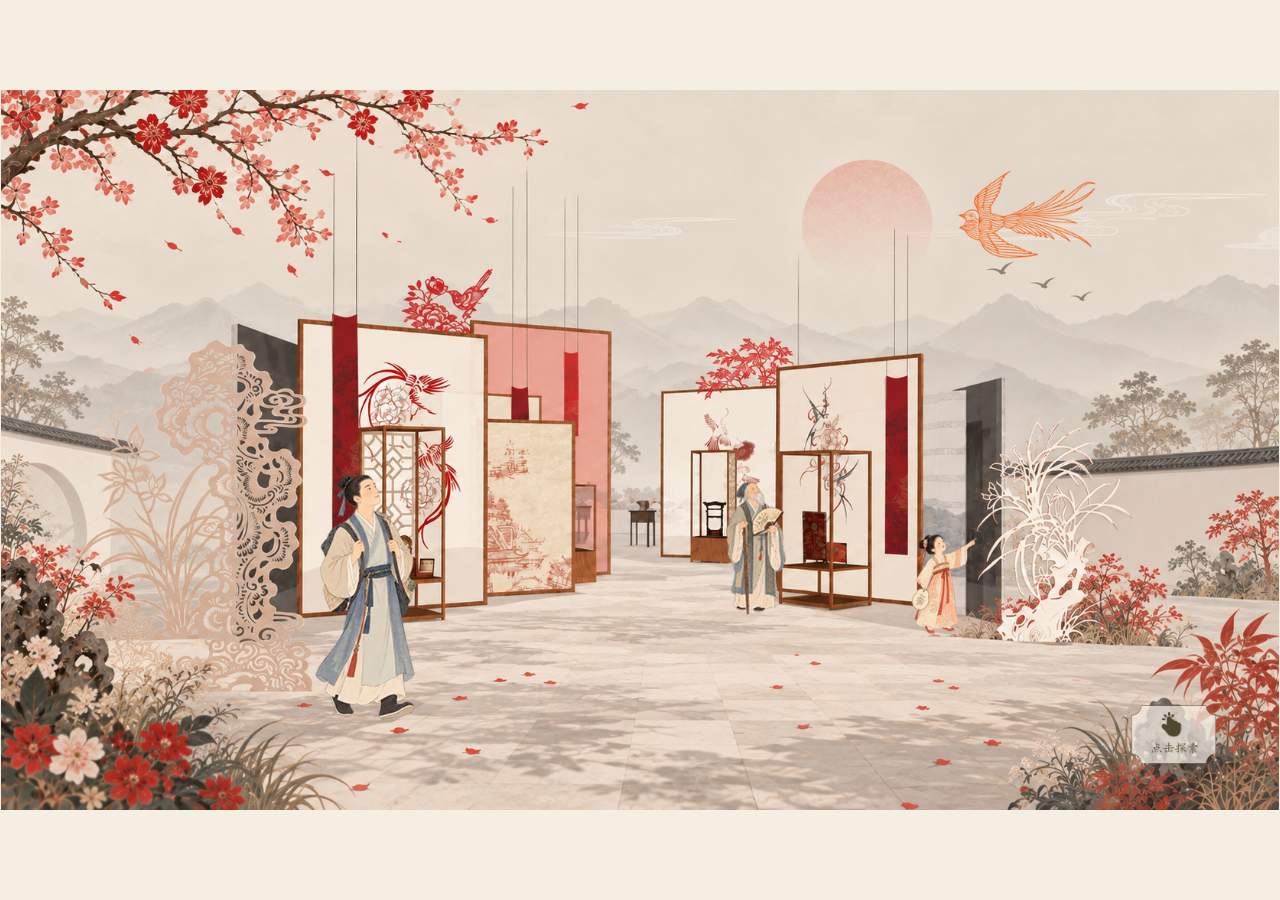
==== commit 69ba1887: "feat(pages): 发布展陈光标、红妆礼序和全景交互更新 - 同步红妆礼序弹窗和流程图，更新梳妆器物卡片及光标素材。  - 更新展厅全景交互、拖动恢复行为及资源版本参数。" ====
--- a/index.html
+++ b/index.html
@@ -5,8 +5,8 @@
   <meta name="viewport" content="width=device-width, initial-scale=1">
   <title>十里红妆 · 一物一愿</title>
   <link rel="icon" href="assets/images/scroll.png" type="image/png">
-  <link rel="stylesheet" href="css/style.css?v=exhibit-panorama">
-  <script type="module" src="js/main.js?v=exhibit-panorama-2"></script>
+  <link rel="stylesheet" href="css/style.css?v=hotspot-hand">
+  <script type="module" src="js/main.js?v=outside-wish-dismiss"></script>
 </head>
 <body>
   <main class="exhibit" data-mode="cover" aria-label="十里红妆">
--- a/css/style.css
+++ b/css/style.css
@@ -16,6 +16,13 @@
   box-sizing: border-box;
 }
 
+*, *::before, *::after, dialog::backdrop {
+  /* 浏览器在视口边缘限制大光标时，仍保留圆形光斑。 */
+  cursor: url("../assets/images/cursor-glow.png?v=35-soft") 17 17,
+          url("../assets/images/cursor-glow-edge.png?v=35-soft") 15 15,
+          none;
+}
+
 [hidden] {
   display: none !important;
 }
@@ -30,7 +37,6 @@
 button {
   color: inherit;
   font: inherit;
-  cursor: pointer;
 }
 
 button:focus-visible,
@@ -70,9 +76,9 @@
   user-select: none;
 }
 
-.exhibit[data-mode="explore"] .scene__background {
-  cursor: grab;
+.exhibit[data-mode="explore"] :is(.scene__background, .catalog__background) {
   touch-action: pan-y pinch-zoom;
+  user-select: none;
 }
 
 .scene__panorama {
@@ -81,11 +87,6 @@
   width: 100%;
   height: 100%;
   pointer-events: none;
-}
-
-.scene.is-dragging,
-.exhibit[data-mode="explore"] .scene.is-dragging .scene__background {
-  cursor: grabbing;
 }
 
 .plaque {
@@ -104,7 +105,6 @@
 
 .plaque:disabled {
   opacity: .65;
-  cursor: default;
 }
 
 .plaque img,
@@ -236,31 +236,23 @@
   }
 }
 
-.hotspot::after,
-.catalog-card::after {
-  position: absolute;
-  visibility: hidden;
+.hotspot::after {
+  position: absolute;
   width: 38px;
   height: 38px;
   background: url("../assets/images/catalog-hand.png") center / contain no-repeat;
   pointer-events: none;
-  content: "";
-}
-
-.hotspot::after {
   right: -13px;
   bottom: -8px;
 }
 
-.hotspot:focus-visible::after,
-.catalog-card:focus-visible::after {
-  visibility: visible;
+.hotspot:focus-visible::after {
+  content: "";
 }
 
 @media (hover: hover) {
-  .hotspot:hover::after,
-  .catalog-card:hover::after {
-    visibility: visible;
+  .hotspot:hover::after {
+    content: "";
   }
 }
 
@@ -534,7 +526,6 @@
   background: transparent;
   color: var(--ink);
   text-align: start;
-  cursor: pointer;
 }
 
 .catalog-card::before {
@@ -589,24 +580,50 @@
   line-height: 1.05;
 }
 
-.catalog-card::after {
+:is(.catalog, .procession) .catalog-card::after {
+  position: absolute;
   z-index: 1;
-  right: -.45rem;
-  bottom: .35rem;
+  top: 100%;
+  left: 100%;
+  width: clamp(34px, 3.3cqw, 50px);
+  aspect-ratio: 1;
+  background: url("../assets/images/catalog-hand.png") center / contain no-repeat;
+  filter: drop-shadow(0 2px 6px var(--accent));
+  translate: -50% -50%;
+}
+
+.catalog div.catalog-card::after {
+  pointer-events: none;
+}
+
+:is(.catalog button.catalog-card, .procession button.catalog-card):focus-visible::after {
+  content: "";
+}
+
+@media (hover: hover) {
+  :is(.catalog .catalog-card, .procession button.catalog-card):hover::after {
+    content: "";
+  }
+}
+
+@media (prefers-reduced-motion: no-preference) {
+  .hotspot::after,
+  :is(.catalog, .procession) .catalog-card::after {
+    animation: catalog-hand-pulse 900ms ease-in-out 2;
+  }
+}
+
+@keyframes catalog-hand-pulse {
+  50% {
+    opacity: .5;
+    transform: translateY(-5px);
+  }
 }
 
 .catalog .scene-nav {
   right: auto;
   bottom: 6.45%;
   left: 5.33%;
-}
-
-:is(.procession, .homemaking, .wishes) div.catalog-card {
-  cursor: default;
-}
-
-:is(.procession, .homemaking, .wishes) .catalog-card::after {
-  content: none;
 }
 
 .procession__bridge {
@@ -788,7 +805,6 @@
 .placement__categories label {
   position: relative;
   min-width: 0;
-  cursor: pointer;
 }
 
 .placement__categories input {
@@ -799,7 +815,6 @@
   height: 100%;
   margin: 0;
   opacity: 0;
-  cursor: pointer;
 }
 
 .placement__categories span {
@@ -878,7 +893,6 @@
   background: transparent;
   font-size: clamp(11px, 1.075cqw, 20px);
   white-space: nowrap;
-  cursor: grab;
 }
 
 .placement__furniture img {
@@ -908,7 +922,6 @@
   border: 0;
   border-radius: 4px;
   background: transparent;
-  cursor: grab;
   translate: -50% -50%;
 }
 
@@ -1124,7 +1137,6 @@
 }
 
 .journey__action:disabled {
-  cursor: default;
   filter: grayscale(.8);
 }
 
@@ -1280,7 +1292,6 @@
   scale: var(--card-scale, 1.08);
   transform: perspective(58cqw) rotateY(var(--card-angle, 0deg));
   transition: translate var(--fade) ease-out, scale var(--fade) ease-out, transform var(--fade) ease-out;
-  cursor: grab;
 }
 
 .catalog-atlas__card:is([data-slot="-1"], [data-slot="1"]) {
@@ -1318,11 +1329,6 @@
 .catalog-atlas__card.is-wrapping {
   transition: none;
   animation: catalog-card-reappear var(--fade) ease-out;
-}
-
-.catalog-atlas__cards.is-dragging,
-.catalog-atlas__cards.is-dragging .catalog-atlas__card {
-  cursor: grabbing;
 }
 
 @keyframes catalog-card-reappear {
@@ -1431,7 +1437,7 @@
     height: auto;
   }
 
-  :is(.homemaking, .wishes) .catalog__categories > :last-child {
+  :is(.procession, .homemaking, .wishes) .catalog__categories > :last-child {
     display: grid;
     grid-template-columns: minmax(0, 1fr) 44px;
     align-items: center;
@@ -1442,6 +1448,10 @@
     top: 50%;
     left: calc(100% + .3rem);
     translate: 0 -50%;
+  }
+
+  .procession button.catalog-card::after {
+    translate: 0 -100%;
   }
 
   .catalog-card {
@@ -1456,9 +1466,12 @@
     content: none;
   }
 
-  .catalog-card::after {
+  .catalog .catalog-card::after {
+    top: auto;
     right: .2rem;
     bottom: .2rem;
+    left: auto;
+    translate: none;
   }
 
   .catalog-card__name,
@@ -1630,7 +1643,6 @@
   border: 1px solid #e9c8a5;
   border-radius: .65rem .35rem;
   background: rgb(255 247 231 / 86%);
-  cursor: pointer;
 }
 
 .wish-option:has(input:checked),
@@ -1668,7 +1680,6 @@
   height: 1.1rem;
   margin: 0;
   accent-color: var(--wish-red);
-  cursor: inherit;
 }
 
 .wish-preview {
@@ -1793,7 +1804,6 @@
   border: 1px solid #e9c8a5;
   border-radius: .5rem;
   background: #faecdc;
-  cursor: pointer;
   text-align: center;
 }
 
